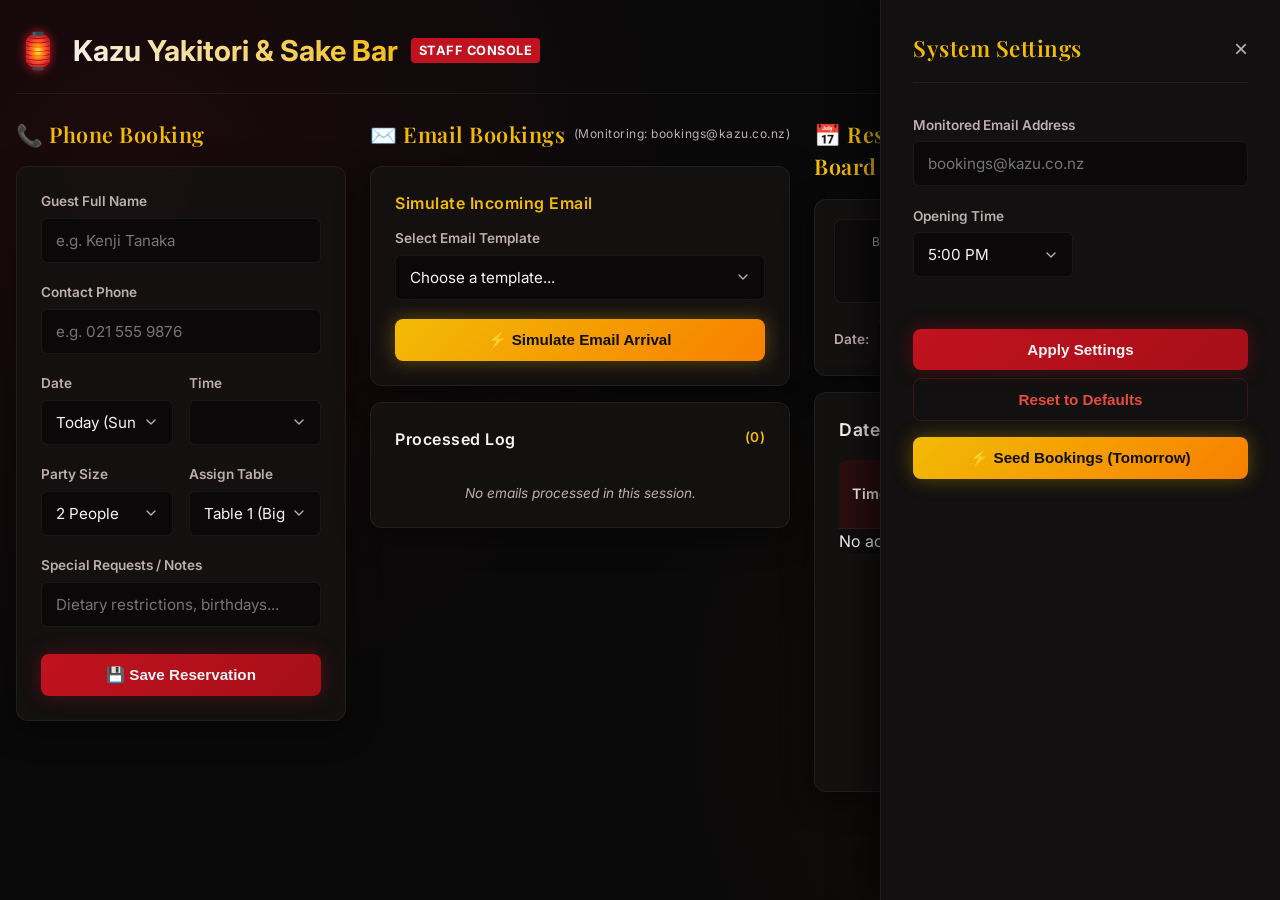
==== index.html @ 7d39b722 "Convert date pickers in booking form and board view to dynamic rolling 30-day select dropdowns" ====
<!DOCTYPE html>
<html lang="en">
<head>
  <meta charset="UTF-8">
  <meta name="viewport" content="width=device-width, initial-scale=1.0">
  <title>Staff Console | Kazu Yakitori & Sake Bar</title>
  <link rel="stylesheet" href="index.css">
</head>
<body>
  <div class="app-container">
    <!-- Header Navigation -->
    <header>
      <div class="logo">
        <span class="logo-icon">🏮</span>
        <span class="logo-text">Kazu Yakitori & Sake Bar</span>
        <span style="font-size: 0.8rem; background: var(--color-primary); color: #fff; padding: 0.2rem 0.5rem; border-radius: 4px; font-weight: bold; letter-spacing: 0.5px;">STAFF CONSOLE</span>
      </div>
      <nav class="nav-links">
        <button id="btn-toggle-settings">⚙️ Settings</button>
      </nav>
    </header>

    <main>
      <div class="dashboard-grid">
        
        <!-- Left Column: Manual Booking Entry -->
        <section class="manual-booking-wrapper">
          <h2 class="column-title">📞 Phone Booking</h2>
          <div class="glass-panel column-card">
            <form id="phone-booking-form">
              <div class="form-group">
                <label for="manual-name">Guest Full Name</label>
                <input type="text" id="manual-name" class="input-control" placeholder="e.g. Kenji Tanaka" required>
              </div>

              <div class="form-group">
                <label for="manual-phone">Contact Phone</label>
                <input type="tel" id="manual-phone" class="input-control" placeholder="e.g. 021 555 9876" required>
              </div>

              <div class="form-group-row">
                <div class="form-group">
                  <label for="manual-date">Date</label>
                  <select id="manual-date" class="input-control" required></select>
                </div>
                <div class="form-group">
                  <label for="manual-time">Time</label>
                  <select id="manual-time" class="input-control">
                    <!-- Populated dynamically by JS (12h formats) -->
                  </select>
                </div>
              </div>

              <div class="form-group-row">
                <div class="form-group">
                  <label for="manual-pax">Party Size</label>
                  <select id="manual-pax" class="input-control">
                    <option value="1">1 Person</option>
                    <option value="2" selected>2 People</option>
                    <option value="3">3 People</option>
                    <option value="4">4 People</option>
                    <option value="5">5 People</option>
                    <option value="6">6 People</option>
                    <option value="7">7 People</option>
                    <option value="8">8 People</option>
                    <option value="9">9 People</option>
                    <option value="10">10 People</option>
                  </select>
                </div>
                <div class="form-group">
                  <label for="manual-table">Assign Table</label>
                  <select id="manual-table" class="input-control">
                    <!-- Populated dynamically by JS -->
                  </select>
                </div>
              </div>

              <div class="form-group">
                <label for="manual-notes">Special Requests / Notes</label>
                <input type="text" id="manual-notes" class="input-control" placeholder="Dietary restrictions, birthdays...">
              </div>

              <button type="submit" class="btn btn-primary btn-block" style="margin-top: 0.5rem;">
                💾 Save Reservation
              </button>
            </form>
          </div>
        </section>

        <!-- Middle Column: Email Parser Integration -->
        <section class="email-section-wrapper">
          <h2 class="column-title">
            <span>✉️ Email Bookings</span>
            <span id="active-email-display" style="font-size: 0.75rem; font-family: var(--font-sans); color: var(--color-text-muted); font-weight: normal;"></span>
          </h2>
          
          <!-- Mock Email Simulation Box -->
          <div class="glass-panel column-card" style="margin-bottom: 1rem;">
            <h3 style="font-size: 1rem; color: var(--color-accent); margin-bottom: 0.8rem; font-family: var(--font-sans);">Simulate Incoming Email</h3>
            
            <div class="form-group">
              <label for="email-preset">Select Email Template</label>
              <select id="email-preset" class="input-control">
                <option value="0">Choose a template...</option>
                <option value="1">Standard Request (Tanaka, 2 Pax, 6:30 PM)</option>
                <option value="2">Conflicting Request (FPCNZ, 8 Pax, 7:30 PM - overlaps Table 1)</option>
                <option value="3">Late Night Request (Liam, 2 Pax, 10:00 PM)</option>
                <option value="custom">-- Paste Custom Email Text --</option>
              </select>
            </div>

            <div class="form-group" id="custom-email-wrapper" style="display: none;">
              <label for="email-custom-text">Raw Email Body</label>
              <textarea id="email-custom-text" class="input-control" rows="4" placeholder="Paste booking request details here..."></textarea>
            </div>

            <button class="btn btn-accent btn-block" id="btn-simulate-email">
              ⚡ Simulate Email Arrival
            </button>
          </div>

          <!-- Process Log list -->
          <div class="glass-panel column-card" style="max-height: 350px; overflow-y: auto;">
            <h3 style="font-size: 1rem; color: var(--color-text-light); margin-bottom: 0.8rem; font-family: var(--font-sans); display: flex; justify-content: space-between;">
              <span>Processed Log</span>
              <span id="log-count" style="color: var(--color-accent); font-size: 0.85rem;">(0)</span>
            </h3>
            
            <div id="email-log-container">
              <!-- Log entries appended here -->
              <p style="color: var(--color-text-muted); font-style: italic; text-align: center; margin-top: 2rem; font-size: 0.85rem;">
                No emails processed in this session.
              </p>
            </div>
          </div>
        </section>

        <!-- Right Column: Daily Bookings sorted list and Floor Plan snapshot -->
        <section class="bookings-column">
          <h2 class="column-title">
            <span>📅 Reservation Board</span>
            <div style="display: flex; gap: 0.4rem;">
              <button class="btn btn-accent" id="btn-optimize-seating" style="font-size: 0.8rem; padding: 0.4rem 0.8rem;">⚡ Optimize</button>
              <button class="btn btn-secondary active-btn" id="btn-view-list" style="font-size: 0.8rem; padding: 0.4rem 0.8rem;">📋 List</button>
              <button class="btn btn-secondary" id="btn-view-floorplan" style="font-size: 0.8rem; padding: 0.4rem 0.8rem;">🗺️ Map</button>
              <button class="btn btn-secondary" id="btn-print-sheet" style="font-size: 0.8rem; padding: 0.4rem 0.8rem;">🖨️ Print</button>
            </div>
          </h2>

          <!-- Stats Summary and Date picker -->
          <div class="glass-panel column-card" style="margin-bottom: 1rem; padding: 1.2rem;">
            <div class="stats-bar" style="margin-bottom: 1.2rem;">
              <div class="stat-item">
                <div class="stat-title">Bookings</div>
                <div class="stat-number" id="stat-total">0</div>
              </div>
              <div class="stat-item">
                <div class="stat-title">Covers</div>
                <div class="stat-number" id="stat-guests">0</div>
              </div>
              <div class="stat-item">
                <div class="stat-title">Occupancy</div>
                <div class="stat-number" id="stat-occupancy">0%</div>
              </div>
            </div>

            <div style="display: flex; gap: 1rem; justify-content: space-between; align-items: center; flex-wrap: wrap;">
              <div class="form-group" style="margin-bottom: 0; display: flex; align-items: center; gap: 0.5rem; flex-grow: 1;">
                <label for="view-date" style="margin-bottom: 0; white-space: nowrap; font-size: 0.85rem;">Date:</label>
                <select id="view-date" class="input-control" style="padding: 0.5rem 0.8rem; font-size: 0.85rem; width: 190px;"></select>
              </div>
              
              <!-- Target Time selector for Floor Plan snapshot -->
              <div id="floorplan-time-selector" style="display: none; align-items: center; gap: 0.5rem; flex-grow: 1; justify-content: flex-end;">
                <label for="snapshot-time" style="margin-bottom: 0; white-space: nowrap; font-size: 0.85rem;">At Time:</label>
                <select id="snapshot-time" class="input-control" style="padding: 0.5rem 0.8rem; font-size: 0.85rem; width: 120px;">
                  <!-- Filled dynamically by JS -->
                </select>
              </div>
            </div>
          </div>

          <!-- Content Switcher Card -->
          <div class="glass-panel column-card" style="min-height: 400px;">
            <h3 style="font-size: 1.1rem; color: var(--color-text-light); margin-bottom: 1rem; font-family: var(--font-sans);">
              Date: <span id="current-day-label" style="color: var(--color-accent);"></span>
            </h3>

            <!-- VIEW 1: Chronological Table List -->
            <div id="list-view-content">
              <div class="table-responsive">
                <table class="bookings-table">
                  <thead>
                    <tr>
                      <th>Time</th>
                      <th>Guest Details</th>
                      <th>Covers</th>
                      <th>Table/Seat</th>
                      <th>Status</th>
                      <th>Actions</th>
                    </tr>
                  </thead>
                  <tbody id="bookings-list-tbody">
                    <!-- Rendered dynamically -->
                  </tbody>
                </table>
                <div id="no-bookings-msg" class="no-data-msg">
                  No active reservations for this date.
                </div>
              </div>
            </div>

            <!-- VIEW 2: Interactive Room State Map -->
            <div id="floorplan-view-content" style="display: none;">
              <!-- Mini info panel at top of map -->
              <div id="floorplan-table-info" style="background: rgba(0,0,0,0.3); border: 1px solid var(--border-glass); padding: 0.8rem 1rem; border-radius: 6px; margin-bottom: 1rem; font-size: 0.85rem; min-height: 58px; color: var(--color-text-muted); line-height: 1.4;">
                Select a table or bar counter in the floor plan to inspect its occupancy details at the chosen time slot.
              </div>
              
              <!-- SVG map container -->
              <div class="floorplan-container">
                <svg viewBox="0 0 800 450" class="floorplan-svg" id="floorPlanSvg">
                  <!-- Balcony Boundary -->
                  <rect x="15" y="40" width="105" height="390" rx="8" fill="none" stroke="rgba(255,255,255,0.06)" stroke-dasharray="4,4"/>
                  <text x="67" y="25" class="section-label" text-anchor="middle">COURTENAY BALCONY</text>

                  <!-- Main Indoor Boundary -->
                  <rect x="135" y="40" width="650" height="390" rx="12" fill="none" stroke="rgba(255,255,255,0.04)"/>
                  <text x="460" y="25" class="section-label" text-anchor="middle">KAZU IZAKAYA DINING ROOM</text>

                  <!-- Balcony Tables 91, 92, 93 (Outdoor) -->
                  <g class="table-node free" data-table-id="91">
                    <rect x="42" y="340" width="50" height="50" rx="6" />
                    <text x="67" y="370" class="table-text" text-anchor="middle">91</text>
                  </g>
                  <g class="table-node free" data-table-id="92">
                    <rect x="42" y="210" width="50" height="50" rx="6" />
                    <text x="67" y="240" class="table-text" text-anchor="middle">92</text>
                  </g>
                  <g class="table-node free" data-table-id="93">
                    <rect x="42" y="80" width="50" height="50" rx="6" />
                    <text x="67" y="110" class="table-text" text-anchor="middle">93</text>
                  </g>

                  <!-- Table 1: Large table -->
                  <g class="table-node free" data-table-id="1">
                    <rect x="160" y="150" width="55" height="150" rx="8" />
                    <text x="187.5" y="225" class="table-text" text-anchor="middle" font-size="12">Table 1</text>
                    <text x="187.5" y="245" class="table-text" text-anchor="middle" font-size="9" fill="rgba(255,255,255,0.45)">(8 pax)</text>
                  </g>

                  <!-- Square Sharing Table #2 (Sides 21, 22, 23, 24) -->
                  <rect x="260" y="85" width="70" height="70" rx="4" fill="rgba(255,255,255,0.02)" stroke="rgba(255,255,255,0.1)"/>
                  <text x="295" y="125" class="table-text" text-anchor="middle" fill="rgba(255,255,255,0.15)" font-size="9">Share 2</text>
                  
                  <g class="table-node free" data-table-id="21">
                    <rect x="235" y="85" width="20" height="70" rx="3" />
                    <text x="245" y="125" class="table-text" text-anchor="middle" font-size="9">21</text>
                  </g>
                  <g class="table-node free" data-table-id="22">
                    <rect x="260" y="60" width="70" height="20" rx="3" />
                    <text x="295" y="73" class="table-text" text-anchor="middle" font-size="9">22</text>
                  </g>
                  <g class="table-node free" data-table-id="23">
                    <rect x="335" y="85" width="20" height="70" rx="3" />
                    <text x="345" y="125" class="table-text" text-anchor="middle" font-size="9">23</text>
                  </g>
                  <g class="table-node free" data-table-id="24">
                    <rect x="260" y="160" width="70" height="20" rx="3" />
                    <text x="295" y="173" class="table-text" text-anchor="middle" font-size="9">24</text>
                  </g>

                  <!-- Square Sharing Table #3 (Sides 31, 32, 33, 34) -->
                  <rect x="420" y="85" width="70" height="70" rx="4" fill="rgba(255,255,255,0.02)" stroke="rgba(255,255,255,0.1)"/>
                  <text x="455" y="125" class="table-text" text-anchor="middle" fill="rgba(255,255,255,0.15)" font-size="9">Share 3</text>

                  <g class="table-node free" data-table-id="31">
                    <rect x="395" y="85" width="20" height="70" rx="3" />
                    <text x="405" y="125" class="table-text" text-anchor="middle" font-size="9">31</text>
                  </g>
                  <g class="table-node free" data-table-id="32">
                    <rect x="420" y="60" width="70" height="20" rx="3" />
                    <text x="455" y="73" class="table-text" text-anchor="middle" font-size="9">32</text>
                  </g>
                  <g class="table-node free" data-table-id="33">
                    <rect x="495" y="85" width="20" height="70" rx="3" />
                    <text x="505" y="125" class="table-text" text-anchor="middle" font-size="9">33</text>
                  </g>
                  <g class="table-node free" data-table-id="34">
                    <rect x="420" y="160" width="70" height="20" rx="3" />
                    <text x="455" y="173" class="table-text" text-anchor="middle" font-size="9">34</text>
                  </g>

                  <!-- Dining Tables 4, 5, 6 -->
                  <g class="table-node free" data-table-id="4">
                    <rect x="540" y="70" width="50" height="70" rx="6" />
                    <text x="565" y="110" class="table-text" text-anchor="middle">T4</text>
                  </g>
                  <g class="table-node free" data-table-id="5">
                    <rect x="610" y="70" width="50" height="70" rx="6" />
                    <text x="635" y="110" class="table-text" text-anchor="middle">T5</text>
                  </g>
                  <g class="table-node free" data-table-id="6">
                    <rect x="705" y="70" width="55" height="90" rx="6" />
                    <text x="732.5" y="120" class="table-text" text-anchor="middle">T6</text>
                  </g>

                  <!-- Yakitori Grill Counter (Counter A center structure) -->
                  <rect x="250" y="270" width="160" height="75" rx="4" class="bar-counter-shape"/>
                  <text x="330" y="312" class="table-text" text-anchor="middle" font-style="italic" fill="rgba(255,255,255,0.3)" font-size="10">YAKITORI GRILL</text>

                  <!-- Grouped Grill Stools (each represents 2-seat tables) -->
                  <!-- Table 71 (Stools 71 & 72) -->
                  <g class="table-node free" data-table-id="71">
                    <circle cx="225" cy="335" r="10" />
                    <circle cx="225" cy="310" r="10" />
                    <text x="210" y="325" class="table-text" text-anchor="end" font-size="8">71</text>
                  </g>
                  <!-- Table 73 (Stools 73 & 74) -->
                  <g class="table-node free" data-table-id="73">
                    <circle cx="225" cy="285" r="10" />
                    <circle cx="225" cy="260" r="10" />
                    <text x="210" y="275" class="table-text" text-anchor="end" font-size="8">73</text>
                  </g>
                  <!-- Table 75 (Stools 75 & 76) -->
                  <g class="table-node free" data-table-id="75">
                    <circle cx="265" cy="245" r="10" />
                    <circle cx="290" cy="245" r="10" />
                    <text x="277.5" y="232" class="table-text" text-anchor="middle" font-size="8">75</text>
                  </g>
                  <!-- Table 77 (Stools 77 & 78) -->
                  <g class="table-node free" data-table-id="77">
                    <circle cx="315" cy="245" r="10" />
                    <circle cx="340" cy="245" r="10" />
                    <text x="327.5" y="232" class="table-text" text-anchor="middle" font-size="8">77</text>
                  </g>
                  <!-- Table 79 (Stools 79 & 80) -->
                  <g class="table-node free" data-table-id="79">
                    <circle cx="365" cy="245" r="10" />
                    <circle cx="390" cy="245" r="10" />
                    <text x="377.5" y="232" class="table-text" text-anchor="middle" font-size="8">79</text>
                  </g>

                  <!-- Sake Bar Counter B (L-shaped counter block) -->
                  <path d="M 520,270 L 680,270 L 680,375 L 625,375 L 625,320 L 520,320 Z" class="bar-counter-shape"/>
                  <text x="590" y="303" class="table-text" text-anchor="middle" font-style="italic" fill="rgba(255,255,255,0.3)" font-size="10">SAKE BAR</text>
                  
                  <!-- Grouped Sake Bar Stools -->
                  <!-- Table 81 (Stools 81 & 82) -->
                  <g class="table-node free" data-table-id="81">
                    <circle cx="535" cy="245" r="10" />
                    <circle cx="560" cy="245" r="10" />
                    <text x="547.5" y="232" class="table-text" text-anchor="middle" font-size="8">81</text>
                  </g>
                  <!-- Table 83 (Stools 83 & 84) -->
                  <g class="table-node free" data-table-id="83">
                    <circle cx="585" cy="245" r="10" />
                    <circle cx="610" cy="245" r="10" />
                    <text x="597.5" y="232" class="table-text" text-anchor="middle" font-size="8">83</text>
                  </g>
                  <!-- Table 85 (Stools 85 & 86) -->
                  <g class="table-node free" data-table-id="85">
                    <circle cx="705" cy="285" r="10" />
                    <circle cx="705" cy="310" r="10" />
                    <text x="722" y="300" class="table-text" text-anchor="start" font-size="8">85</text>
                  </g>
                  <!-- Table 87 (Single Stool 87) -->
                  <g class="table-node free" data-table-id="87">
                    <circle cx="705" cy="335" r="10" />
                    <text x="722" y="339" class="table-text" text-anchor="start" font-size="8">87</text>
                  </g>

                  <!-- Cozy Tatami Booths 95 & 96 (Bottom right corner) -->
                  <g class="table-node free" data-table-id="95">
                    <rect x="710" y="375" width="30" height="30" rx="4" />
                    <text x="725" y="394" class="table-text" text-anchor="middle" font-size="9">95</text>
                  </g>
                  <g class="table-node free" data-table-id="96">
                    <rect x="750" y="375" width="30" height="30" rx="4" />
                    <text x="765" y="394" class="table-text" text-anchor="middle" font-size="9">96</text>
                  </g>
                </svg>
              </div>

              <div class="legend-container" style="margin-top: 1rem; justify-content: center; font-size: 0.85rem; display: flex; gap: 1.5rem; flex-wrap: wrap;">
                <div class="legend-item" style="display: flex; align-items: center; gap: 0.5rem;">
                  <div class="legend-color" style="width: 14px; height: 14px; border-radius: 4px; background: rgba(46, 204, 113, 0.15); border: 1px solid #2ecc71;"></div>
                  <span>Available (Free)</span>
                </div>
                <div class="legend-item" style="display: flex; align-items: center; gap: 0.5rem;">
                  <div class="legend-color" style="width: 14px; height: 14px; border-radius: 4px; background: rgba(242, 187, 5, 0.15); border: 1px solid #f2bb05;"></div>
                  <span>Reserved Soon (Within 1h 45m)</span>
                </div>
                <div class="legend-item" style="display: flex; align-items: center; gap: 0.5rem;">
                  <div class="legend-color" style="width: 14px; height: 14px; border-radius: 4px; background: rgba(193, 18, 31, 0.25); border: 1px solid #c1121f;"></div>
                  <span>Occupied (Sitting)</span>
                </div>
              </div>
            </div>

          </div>
        </section>

      </div>
    </main>

    <!-- Slide-out Settings Drawer -->
    <div class="settings-panel" id="settings-drawer">
      <div class="settings-header">
        <h2 style="font-size: 1.4rem; color: var(--color-accent);">System Settings</h2>
        <button id="btn-close-settings" style="background: none; border: none; font-size: 1.5rem; color: var(--color-text-muted); cursor: pointer;">×</button>
      </div>

      <form id="settings-form">
        <div class="form-group">
          <label for="settings-email">Monitored Email Address</label>
          <input type="email" id="settings-email" class="input-control" placeholder="bookings@kazu.co.nz" required>
        </div>

        <div class="form-group-row">
          <div class="form-group">
            <label for="settings-open-time">Opening Time</label>
            <select id="settings-open-time" class="input-control">
              <!-- Time slots -->
            </select>
          </div>
          <div class="form-group">
            <label for="settings-close-time">Closing Time</label>
            <select id="settings-close-time" class="input-control">
              <!-- Time slots -->
            </select>
          </div>
        </div>

        <div style="margin-top: 2rem;">
          <button type="submit" class="btn btn-primary btn-block">Apply Settings</button>
          <button type="button" class="btn btn-secondary btn-block" id="btn-reset-settings" style="margin-top: 0.5rem; color: #e74c3c; border-color: rgba(231,76,60,0.15);">
            Reset to Defaults
          </button>
          <button type="button" class="btn btn-accent btn-block" id="btn-seed-data" style="margin-top: 1rem;">
            ⚡ Seed Bookings (Tomorrow)
          </button>
        </div>
      </form>
    </div>

    <!-- Conflict Warning Modal overlay -->
    <div class="modal-backdrop" id="conflict-modal-backdrop">
      <div class="modal-box">
        <div class="modal-header">
          <span>⚠️ Double-Booking Conflict</span>
        </div>
        <div class="modal-body">
          <p>The table/seat configuration you selected has a booking conflict. The requested slot overlaps with an existing reservation within the **2-hour dining limit**.</p>
          
          <div class="modal-conflict-detail">
            <div><strong>New Request:</strong></div>
            <div id="conflict-new-details">John Doe at 7:00 PM (Table 5)</div>
            
            <hr style="border: none; border-top: 1px solid rgba(255,255,255,0.08); margin: 0.5rem 0;">
            
            <div><strong>Existing Booking (Overlapping):</strong></div>
            <div id="conflict-existing-details">Sato Kenji at 6:30 PM (Table 5)</div>
          </div>

          <p style="color: var(--color-accent); font-size: 0.85rem; font-weight: 500;">Please review this conflict. You can cancel and choose another table, or override and save.</p>
        </div>
        <div class="modal-actions">
          <button class="btn btn-secondary" id="btn-modal-cancel">Cancel Booking</button>
          <button class="btn btn-primary" id="btn-modal-override" style="background: var(--color-accent); color: var(--color-text-dark); box-shadow: var(--shadow-accent-glow);">
            Confirm Anyway
          </button>
        </div>
      </div>
    </div>

    <!-- Optimizer Report Modal -->
    <div class="modal-backdrop" id="optimizer-modal-backdrop">
      <div class="modal-box" style="border-color: var(--color-accent); box-shadow: var(--shadow-accent-glow); max-width: 580px;">
        <div class="modal-header">
          <span style="color: var(--color-accent);">⚡ Seating Optimization Report</span>
        </div>
        <div class="modal-body" style="max-height: 400px; overflow-y: auto;">
          <p style="margin-bottom: 1rem;">The system has completed the global seating re-allocation run for <strong id="opt-report-date" style="color: #fff;"></strong>.</p>
          
          <div class="stats-bar" style="margin-bottom: 1.2rem;">
            <div class="stat-item">
              <div class="stat-title">Optimized</div>
              <div class="stat-number" id="opt-stat-total">0</div>
            </div>
            <div class="stat-item">
              <div class="stat-title">Reassigned</div>
              <div class="stat-number" id="opt-stat-moved">0</div>
            </div>
            <div class="stat-item">
              <div class="stat-title">Conflicts</div>
              <div class="stat-number" id="opt-stat-conflicts" style="color: var(--color-accent);">0</div>
            </div>
          </div>

          <h4 style="font-size: 1rem; color: #fff; margin-bottom: 0.5rem; font-family: var(--font-sans);">Seating Allocation Changes:</h4>
          <div id="optimizer-changes-log" style="background: rgba(0,0,0,0.3); border: 1px solid var(--border-glass); padding: 0.8rem 1rem; border-radius: 6px; font-size: 0.85rem; line-height: 1.5; color: var(--color-text-muted);">
            <!-- Log entries -->
          </div>
        </div>
        <div class="modal-actions" style="margin-top: 1.5rem;">
          <button class="btn btn-primary" id="btn-close-optimizer-report">Close Report</button>
        </div>
      </div>
    </div>

  </div>

  <script src="app.js"></script>
</body>
</html>
---- index.css ----
/* C:\Users\callu\Documents\antigravity\focused-shannon\index.css */
@import url('https://fonts.googleapis.com/css2?family=Inter:wght@300;400;500;600;700&family=Playfair+Display:ital,wght@0,400;0,600;0,700;1,400&display=swap');

:root {
  --bg-obsidian: #0a090a;
  --bg-card: rgba(22, 18, 18, 0.85);
  --bg-card-hover: rgba(32, 24, 24, 0.95);
  
  --color-primary: #c1121f; /* Sake Red */
  --color-primary-glow: rgba(193, 18, 31, 0.35);
  --color-primary-light: #f77f00; /* Charcoal Fire Orange */
  
  --color-accent: #f2bb05; /* Sake Amber Gold */
  --color-accent-glow: rgba(242, 187, 5, 0.35);
  --color-accent-dark: #d90429;
  
  --color-text-light: #f5f3f4;
  --color-text-muted: #bdaeaf;
  --color-text-dark: #0f0f10;
  
  --border-glass: rgba(255, 255, 255, 0.06);
  --border-glass-focus: rgba(193, 18, 31, 0.4);
  
  --shadow-neon: 0 0 20px var(--color-primary-glow);
  --shadow-accent-glow: 0 0 20px var(--color-accent-glow);
  --shadow-card: 0 8px 32px 0 rgba(0, 0, 0, 0.45);
  
  --font-serif: 'Playfair Display', Georgia, serif;
  --font-sans: 'Inter', system-ui, -apple-system, sans-serif;
  
  --transition-smooth: all 0.2s cubic-bezier(0.4, 0, 0.2, 1);
}

* {
  margin: 0;
  padding: 0;
  box-sizing: border-box;
}

body {
  font-family: var(--font-sans);
  background-color: var(--bg-obsidian);
  color: var(--color-text-light);
  overflow-x: hidden;
  line-height: 1.5;
  background-image: 
    radial-gradient(circle at 10% 20%, rgba(193, 18, 31, 0.1) 0%, transparent 40%),
    radial-gradient(circle at 90% 80%, rgba(242, 187, 5, 0.04) 0%, transparent 40%);
  background-attachment: fixed;
}

h1, h2, h3, h4, h5, h6 {
  font-family: var(--font-serif);
  font-weight: 600;
  letter-spacing: 0.5px;
}

.glass-panel {
  background: var(--bg-card);
  backdrop-filter: blur(12px);
  -webkit-backdrop-filter: blur(12px);
  border: 1px solid var(--border-glass);
  border-radius: 12px;
  box-shadow: var(--shadow-card);
  transition: var(--transition-smooth);
}

.glass-panel:hover {
  border-color: rgba(193, 18, 31, 0.15);
}

.app-container {
  max-width: 1500px;
  margin: 0 auto;
  padding: 1.5rem 1rem;
  min-height: 100vh;
  display: flex;
  flex-direction: column;
}

header {
  display: flex;
  justify-content: space-between;
  align-items: center;
  padding-bottom: 1rem;
  margin-bottom: 1.5rem;
  border-bottom: 1px solid var(--border-glass);
}

.logo {
  display: flex;
  align-items: center;
  gap: 0.8rem;
}

.logo-icon {
  font-size: 2.2rem;
  filter: drop-shadow(0px 0px 5px var(--color-primary));
}

.logo-text {
  font-size: 1.8rem;
  font-weight: 700;
  background: linear-gradient(45deg, var(--color-text-light), var(--color-accent));
  -webkit-background-clip: text;
  -webkit-text-fill-color: transparent;
}

.nav-links a, .nav-links button {
  color: var(--color-text-muted);
  text-decoration: none;
  background: none;
  border: none;
  font-family: var(--font-sans);
  font-size: 0.95rem;
  cursor: pointer;
  transition: var(--transition-smooth);
  padding: 0.5rem 1rem;
  border-radius: 6px;
  display: inline-flex;
  align-items: center;
  gap: 0.4rem;
}

.nav-links a:hover, .nav-links button:hover {
  color: var(--color-text-light);
  background: rgba(255, 255, 255, 0.05);
}

.nav-links .active-btn,
.active-btn {
  color: var(--color-accent);
  border: 1px solid var(--color-accent);
  box-shadow: var(--shadow-accent-glow);
}

/* Three Column Dashboard Layout */
.dashboard-grid {
  display: grid;
  grid-template-columns: 330px 420px 1fr;
  gap: 1.5rem;
  align-items: start;
  flex-grow: 1;
}

@media (max-width: 1200px) {
  .dashboard-grid {
    grid-template-columns: 350px 1fr;
  }
  .bookings-column {
    grid-column: span 2;
  }
}

@media (max-width: 850px) {
  .dashboard-grid {
    grid-template-columns: 1fr;
  }
  .bookings-column {
    grid-column: span 1;
  }
}

.column-title {
  font-size: 1.35rem;
  color: var(--color-accent);
  margin-bottom: 1rem;
  display: flex;
  align-items: center;
  justify-content: space-between;
}

.column-card {
  padding: 1.5rem;
  margin-bottom: 1.5rem;
}

/* Form Styles */
.form-group {
  margin-bottom: 1.2rem;
}

.form-group-row {
  display: grid;
  grid-template-columns: 1fr 1fr;
  gap: 1rem;
}

label {
  display: block;
  font-size: 0.85rem;
  font-weight: 600;
  margin-bottom: 0.4rem;
  color: var(--color-text-muted);
}

.input-control {
  width: 100%;
  padding: 0.75rem 0.9rem;
  background: rgba(10, 8, 8, 0.9);
  border: 1px solid var(--border-glass);
  border-radius: 6px;
  color: var(--color-text-light);
  font-family: var(--font-sans);
  font-size: 0.95rem;
  transition: var(--transition-smooth);
}

.input-control:focus {
  outline: none;
  border-color: var(--color-primary);
  box-shadow: var(--shadow-neon);
}

select.input-control {
  appearance: none;
  background-image: url("data:image/svg+xml,%3Csvg xmlns='http://www.w3.org/2000/svg' width='16' height='16' viewBox='0 0 24 24' fill='none' stroke='%23bdaeaf' stroke-width='2' stroke-linecap='round' stroke-linejoin='round'%3E%3Cpolyline points='6 9 12 15 18 9'%3E%3C/polyline%3E%3C/svg%3E");
  background-repeat: no-repeat;
  background-position: right 0.8rem center;
  padding-right: 2.2rem;
}

/* Buttons */
.btn {
  display: inline-flex;
  align-items: center;
  justify-content: center;
  gap: 0.5rem;
  padding: 0.75rem 1.5rem;
  font-size: 0.95rem;
  font-weight: 600;
  border-radius: 8px;
  cursor: pointer;
  transition: var(--transition-smooth);
  border: none;
  outline: none;
}

.btn-block {
  width: 100%;
}

.btn-primary {
  background: linear-gradient(135deg, var(--color-primary), #a60f18);
  color: var(--color-text-light);
  box-shadow: var(--shadow-neon);
}

.btn-primary:hover {
  transform: translateY(-1px);
  box-shadow: 0 0 25px rgba(193, 18, 31, 0.65);
}

.btn-secondary {
  background: transparent;
  color: var(--color-text-light);
  border: 1px solid var(--border-glass);
}

.btn-secondary:hover {
  background: rgba(255, 255, 255, 0.05);
  border-color: var(--color-text-muted);
}

.btn-accent {
  background: linear-gradient(135deg, var(--color-accent), var(--color-primary-light));
  color: var(--color-text-dark);
  box-shadow: var(--shadow-accent-glow);
}

.btn-accent:hover {
  transform: translateY(-1px);
  box-shadow: 0 0 25px rgba(242, 187, 5, 0.5);
}

/* Statistics row */
.stats-bar {
  display: grid;
  grid-template-columns: repeat(3, 1fr);
  gap: 1rem;
  margin-bottom: 1rem;
}

.stat-item {
  padding: 0.8rem;
  text-align: center;
  border-radius: 8px;
  background: rgba(0,0,0,0.25);
  border: 1px solid var(--border-glass);
}

.stat-title {
  font-size: 0.75rem;
  text-transform: uppercase;
  letter-spacing: 1px;
  color: var(--color-text-muted);
}

.stat-number {
  font-size: 1.6rem;
  font-weight: 700;
  color: var(--color-accent);
}

/* Tables and Bookings List */
.table-responsive {
  width: 100%;
  overflow-x: auto;
  border-radius: 8px;
  background: rgba(0, 0, 0, 0.2);
}

.bookings-table {
  width: 100%;
  border-collapse: collapse;
  text-align: left;
  font-size: 0.9rem;
}

.bookings-table th {
  background: rgba(193, 18, 31, 0.15);
  color: var(--color-text-light);
  font-weight: 600;
  padding: 0.8rem;
  border-bottom: 1px solid var(--border-glass);
}

.bookings-table td {
  padding: 0.8rem;
  border-bottom: 1px solid rgba(255,255,255,0.03);
  color: var(--color-text-muted);
}

.bookings-table tr:hover td {
  background: rgba(255, 255, 255, 0.01);
  color: var(--color-text-light);
}

/* Conflict highlights */
.row-conflict td {
  background: rgba(242, 187, 5, 0.08) !important;
  border-left: 3px solid var(--color-accent);
}

.row-conflict:hover td {
  background: rgba(242, 187, 5, 0.12) !important;
}

.badge-conflict {
  background: rgba(242, 187, 5, 0.2);
  color: var(--color-accent);
  border: 1px solid rgba(242, 187, 5, 0.4);
  padding: 0.15rem 0.4rem;
  border-radius: 4px;
  font-size: 0.7rem;
  font-weight: bold;
  text-transform: uppercase;
}

/* Badges for dashboard status */
.badge-status {
  padding: 0.2rem 0.5rem;
  border-radius: 4px;
  font-size: 0.75rem;
  font-weight: 600;
}

.badge-confirmed {
  background: rgba(255, 255, 255, 0.08);
  color: var(--color-text-light);
  border: 1px solid var(--border-glass);
}

.badge-checkedin {
  background: rgba(46, 204, 113, 0.15);
  color: #2ecc71;
  border: 1px solid rgba(46, 204, 113, 0.3);
}

/* Actions */
.action-btn-group {
  display: flex;
  gap: 0.3rem;
}

.action-icon {
  background: none;
  border: none;
  color: var(--color-text-muted);
  cursor: pointer;
  padding: 0.3rem;
  border-radius: 4px;
  transition: var(--transition-smooth);
}

.action-icon:hover {
  background: rgba(255,255,255,0.08);
  color: var(--color-text-light);
}

.action-icon.checkin:hover {
  color: #2ecc71;
}

.action-icon.cancel:hover {
  color: #e74c3c;
}

/* Email Simulation Panel */
.email-log-item {
  padding: 0.8rem;
  border-radius: 6px;
  background: rgba(0, 0, 0, 0.2);
  border: 1px solid var(--border-glass);
  margin-bottom: 0.8rem;
  font-size: 0.85rem;
  display: flex;
  flex-direction: column;
  gap: 0.3rem;
}

.email-log-header {
  display: flex;
  justify-content: space-between;
  align-items: center;
}

.email-log-subject {
  font-weight: 600;
  color: var(--color-text-light);
}

.email-log-status {
  font-size: 0.75rem;
  padding: 0.1rem 0.4rem;
  border-radius: 4px;
}

.status-autosave {
  background: rgba(46, 204, 113, 0.15);
  color: #2ecc71;
  border: 1px solid rgba(46, 204, 113, 0.3);
}

.status-pending {
  background: rgba(242, 187, 5, 0.15);
  color: var(--color-accent);
  border: 1px solid rgba(242, 187, 5, 0.3);
}

.status-resolved {
  background: rgba(52, 152, 219, 0.15);
  color: #3498db;
  border: 1px solid rgba(52, 152, 219, 0.3);
}

.email-log-details {
  color: var(--color-text-muted);
  font-size: 0.8rem;
}

/* Conflict Modal Backdrop & Box */
.modal-backdrop {
  position: fixed;
  top: 0;
  left: 0;
  width: 100vw;
  height: 100vh;
  background: rgba(0,0,0,0.85);
  backdrop-filter: blur(8px);
  z-index: 1000;
  display: flex;
  align-items: center;
  justify-content: center;
  opacity: 0;
  pointer-events: none;
  transition: var(--transition-smooth);
}

.modal-backdrop.active {
  opacity: 1;
  pointer-events: auto;
}

.modal-box {
  width: 90%;
  max-width: 520px;
  padding: 2rem;
  border-radius: 12px;
  background: #141212;
  border: 2px solid var(--color-accent);
  box-shadow: 0 10px 40px rgba(242, 187, 5, 0.25);
  transform: translateY(-20px);
  transition: var(--transition-smooth);
}

.modal-backdrop.active .modal-box {
  transform: translateY(0);
}

.modal-header {
  color: var(--color-accent);
  font-size: 1.6rem;
  margin-bottom: 1rem;
  display: flex;
  align-items: center;
  gap: 0.8rem;
}

.modal-body {
  margin-bottom: 1.5rem;
  font-size: 0.95rem;
  color: var(--color-text-muted);
  line-height: 1.5;
}

.modal-conflict-detail {
  background: rgba(0,0,0,0.3);
  border: 1px solid var(--border-glass);
  padding: 0.8rem 1rem;
  border-radius: 6px;
  margin: 0.8rem 0;
}

.modal-conflict-detail strong {
  color: var(--color-text-light);
}

.modal-actions {
  display: flex;
  justify-content: flex-end;
  gap: 1rem;
}

/* Settings slide-out / overlay panel */
.settings-panel {
  position: fixed;
  top: 0;
  right: -420px;
  width: 400px;
  height: 100vh;
  background: #121010;
  border-left: 1px solid var(--border-glass);
  box-shadow: -8px 0 32px rgba(0,0,0,0.7);
  z-index: 900;
  padding: 2rem;
  overflow-y: auto;
  transition: var(--transition-smooth);
}

.settings-panel.active {
  right: 0;
}

.settings-header {
  display: flex;
  justify-content: space-between;
  align-items: center;
  margin-bottom: 2rem;
  border-bottom: 1px solid var(--border-glass);
  padding-bottom: 1rem;
}

/* Print Sheets Media Rules */
@media print {
  body {
    background: #ffffff !important;
    color: #000000 !important;
    font-size: 12pt !important;
    font-family: sans-serif !important;
  }
  
  .app-container {
    padding: 0 !important;
    margin: 0 !important;
    max-width: 100% !important;
    min-height: auto !important;
  }
  
  /* Hide all dashboard chrome, inputs, sidebars, and actions */
  header,
  aside,
  .email-section-wrapper,
  .manual-booking-wrapper,
  .wizard-actions,
  .settings-panel,
  .modal-backdrop,
  .action-btn-group,
  th:last-child, /* Actions column header */
  td:last-child,  /* Actions column cells */
  button,
  .btn,
  .input-control,
  input,
  select,
  .column-title button,
  hr {
    display: none !important;
  }
  
  .dashboard-grid {
    display: block !important;
  }
  
  /* Expand daily bookings column to full page width */
  .bookings-column {
    width: 100% !important;
    grid-column: span 3 !important;
  }
  
  .glass-panel {
    background: none !important;
    border: none !important;
    box-shadow: none !important;
    backdrop-filter: none !important;
    padding: 0 !important;
  }
  
  .stat-item {
    background: none !important;
    border: 1px solid #000000 !important;
    color: #000000 !important;
  }
  
  .stat-number {
    color: #000000 !important;
  }
  
  .bookings-table {
    width: 100% !important;
    border-collapse: collapse !important;
    margin-top: 1.5rem !important;
  }
  
  .bookings-table th {
    background: #f0f0f0 !important;
    color: #000000 !important;
    border: 1px solid #000000 !important;
    font-weight: bold !important;
    padding: 8px !important;
  }
  
  .bookings-table td {
    color: #000000 !important;
    border: 1px solid #000000 !important;
    padding: 8px !important;
    background: none !important;
  }
  
  /* Print conflicts with a simple text warning instead of colors */
  .row-conflict td {
    border-left: 3px solid #000000 !important;
  }
  
  .badge-conflict {
    background: none !important;
    border: 1px solid #000000 !important;
    color: #000000 !important;
  }
  
  #current-day-label {
    color: #000000 !important;
    font-size: 14pt !important;
    font-weight: bold !important;
  }
}

/* Floor Plan Snapshot Map Styles */
.floorplan-container {
  position: relative;
  width: 100%;
  margin: 0.5rem 0;
  padding: 0.5rem;
  overflow-x: auto;
  border-radius: 8px;
  background: rgba(5, 4, 6, 0.4);
  border: 1px solid var(--border-glass);
}

.floorplan-svg {
  display: block;
  min-width: 650px;
  margin: 0 auto;
}

.table-node {
  cursor: pointer;
  transition: var(--transition-smooth);
}

.table-node rect, .table-node circle, .table-node path {
  transition: var(--transition-smooth);
}

.section-label {
  fill: var(--color-text-muted);
  font-family: var(--font-sans);
  font-size: 11px;
  font-weight: 600;
  letter-spacing: 1px;
}

.bar-counter-shape {
  fill: rgba(20, 20, 25, 0.9) !important;
  stroke: rgba(255,255,255,0.1) !important;
}

.table-text {
  font-family: var(--font-sans);
  font-size: 11px;
  font-weight: 600;
  fill: var(--color-text-muted);
  pointer-events: none;
}

/* State Colors for Staff Room State View */
.table-node.free rect, 
.table-node.free circle, 
.table-node.free path {
  fill: rgba(46, 204, 113, 0.15) !important;
  stroke: #2ecc71 !important;
  stroke-width: 1.5;
}

.table-node.free:hover rect, 
.table-node.free:hover circle, 
.table-node.free:hover path {
  fill: rgba(46, 204, 113, 0.35) !important;
  filter: drop-shadow(0px 0px 8px #2ecc71);
}

.table-node.occupied rect, 
.table-node.occupied circle, 
.table-node.occupied path {
  fill: rgba(193, 18, 31, 0.25) !important;
  stroke: #c1121f !important;
  stroke-width: 1.5;
}

.table-node.occupied:hover rect, 
.table-node.occupied:hover circle, 
.table-node.occupied:hover path {
  fill: rgba(193, 18, 31, 0.5) !important;
  filter: drop-shadow(0px 0px 8px #c1121f);
}
.table-node.upcoming rect, 
.table-node.upcoming circle, 
.table-node.upcoming path {
  fill: rgba(242, 187, 5, 0.15) !important;
  stroke: var(--color-accent) !important;
  stroke-width: 1.5;
}

.table-node.upcoming:hover rect, 
.table-node.upcoming:hover circle, 
.table-node.upcoming:hover path {
  fill: rgba(242, 187, 5, 0.35) !important;
  filter: drop-shadow(0px 0px 8px var(--color-accent));
}

.table-node.inspected rect, 
.table-node.inspected circle, 
.table-node.inspected path {
  stroke: var(--color-accent) !important;
  stroke-dasharray: none !important;
  stroke-width: 2.5 !important;
  filter: drop-shadow(0px 0px 10px var(--color-accent));
}

.table-node.free .table-text,
.table-node.occupied .table-text,
.table-node.upcoming .table-text {
  fill: var(--color-text-light) !important;
}
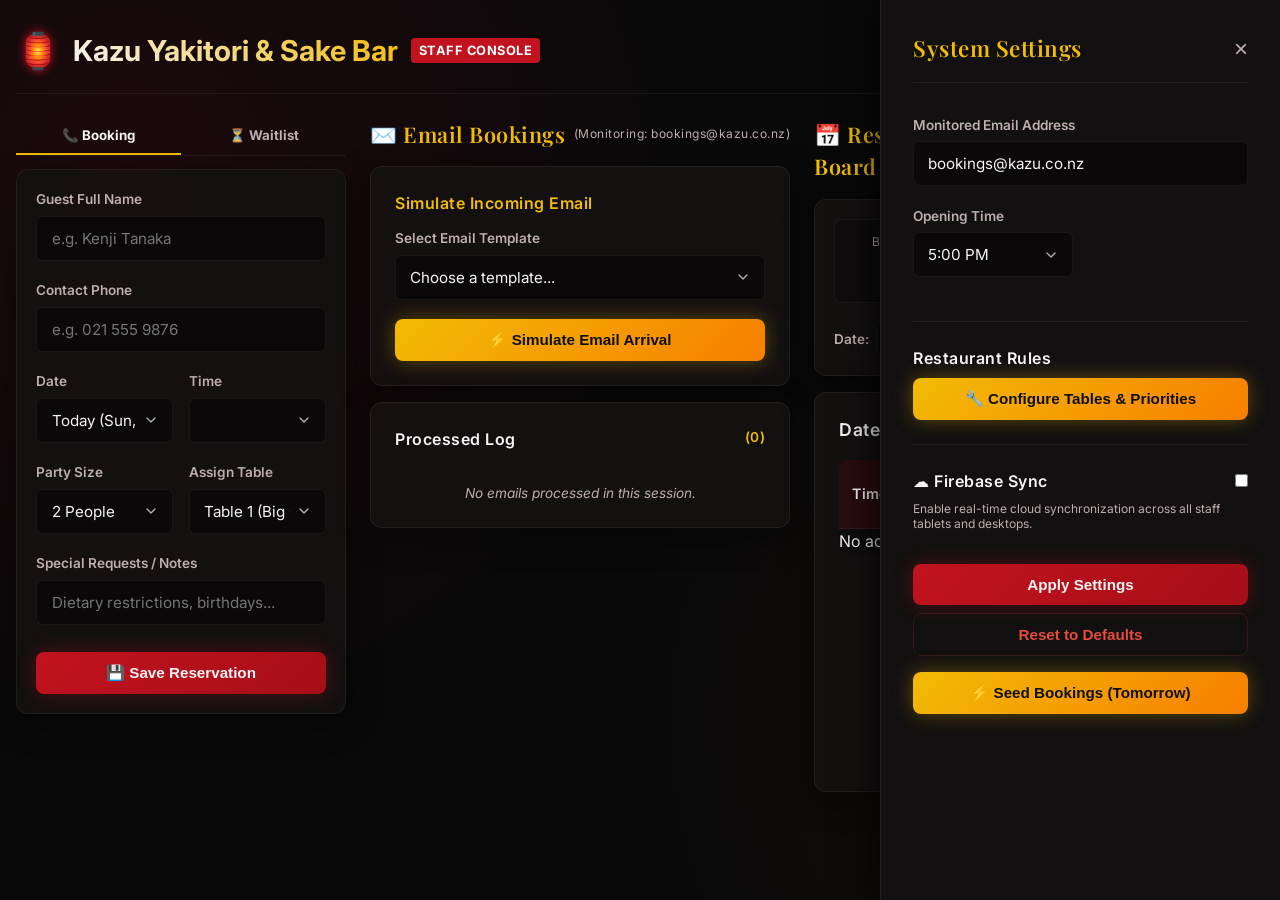
==== commit c94c24b6: "Implement Waitlist Queue, Firebase Sync, Table Configurator, and Analytics Dashboard" ====
--- a/index.html
+++ b/index.html
@@ -23,67 +23,128 @@
     <main>
       <div class="dashboard-grid">
         
-        <!-- Left Column: Manual Booking Entry -->
+        <!-- Left Column: Manual Booking Entry / Waitlist -->
         <section class="manual-booking-wrapper">
-          <h2 class="column-title">📞 Phone Booking</h2>
-          <div class="glass-panel column-card">
-            <form id="phone-booking-form">
-              <div class="form-group">
-                <label for="manual-name">Guest Full Name</label>
-                <input type="text" id="manual-name" class="input-control" placeholder="e.g. Kenji Tanaka" required>
-              </div>
-
-              <div class="form-group">
-                <label for="manual-phone">Contact Phone</label>
-                <input type="tel" id="manual-phone" class="input-control" placeholder="e.g. 021 555 9876" required>
-              </div>
-
-              <div class="form-group-row">
+          <div class="tab-header" style="display: flex; margin-bottom: 0.8rem; border-bottom: 1px solid var(--border-glass);">
+            <button id="btn-tab-booking" class="tab-btn active" style="flex: 1; padding: 0.6rem; background: none; border: none; border-bottom: 2px solid var(--color-accent); color: var(--color-text-light); font-weight: bold; cursor: pointer; transition: 0.2s;">📞 Booking</button>
+            <button id="btn-tab-waitlist" class="tab-btn" style="flex: 1; padding: 0.6rem; background: none; border: none; border-bottom: 2px solid transparent; color: var(--color-text-muted); font-weight: bold; cursor: pointer; transition: 0.2s;">⏳ Waitlist</button>
+          </div>
+
+          <div class="glass-panel column-card" style="padding: 1.2rem;">
+            <!-- BOOKING FORM -->
+            <div id="booking-tab-content">
+              <form id="phone-booking-form">
                 <div class="form-group">
-                  <label for="manual-date">Date</label>
-                  <select id="manual-date" class="input-control" required></select>
-                </div>
+                  <label for="manual-name">Guest Full Name</label>
+                  <input type="text" id="manual-name" class="input-control" placeholder="e.g. Kenji Tanaka" required>
+                </div>
+
                 <div class="form-group">
-                  <label for="manual-time">Time</label>
-                  <select id="manual-time" class="input-control">
-                    <!-- Populated dynamically by JS (12h formats) -->
-                  </select>
-                </div>
-              </div>
-
-              <div class="form-group-row">
+                  <label for="manual-phone">Contact Phone</label>
+                  <input type="tel" id="manual-phone" class="input-control" placeholder="e.g. 021 555 9876" required>
+                </div>
+
+                <div class="form-group-row">
+                  <div class="form-group">
+                    <label for="manual-date">Date</label>
+                    <select id="manual-date" class="input-control" required></select>
+                  </div>
+                  <div class="form-group">
+                    <label for="manual-time">Time</label>
+                    <select id="manual-time" class="input-control">
+                      <!-- Populated dynamically by JS (12h formats) -->
+                    </select>
+                  </div>
+                </div>
+
+                <div class="form-group-row">
+                  <div class="form-group">
+                    <label for="manual-pax">Party Size</label>
+                    <select id="manual-pax" class="input-control">
+                      <option value="1">1 Person</option>
+                      <option value="2" selected>2 People</option>
+                      <option value="3">3 People</option>
+                      <option value="4">4 People</option>
+                      <option value="5">5 People</option>
+                      <option value="6">6 People</option>
+                      <option value="7">7 People</option>
+                      <option value="8">8 People</option>
+                      <option value="9">9 People</option>
+                      <option value="10">10 People</option>
+                    </select>
+                  </div>
+                  <div class="form-group">
+                    <label for="manual-table">Assign Table</label>
+                    <select id="manual-table" class="input-control">
+                      <!-- Populated dynamically by JS -->
+                    </select>
+                  </div>
+                </div>
+
                 <div class="form-group">
-                  <label for="manual-pax">Party Size</label>
-                  <select id="manual-pax" class="input-control">
-                    <option value="1">1 Person</option>
-                    <option value="2" selected>2 People</option>
-                    <option value="3">3 People</option>
-                    <option value="4">4 People</option>
-                    <option value="5">5 People</option>
-                    <option value="6">6 People</option>
-                    <option value="7">7 People</option>
-                    <option value="8">8 People</option>
-                    <option value="9">9 People</option>
-                    <option value="10">10 People</option>
-                  </select>
-                </div>
+                  <label for="manual-notes">Special Requests / Notes</label>
+                  <input type="text" id="manual-notes" class="input-control" placeholder="Dietary restrictions, birthdays...">
+                </div>
+
+                <button type="submit" class="btn btn-primary btn-block" style="margin-top: 0.5rem;">
+                  💾 Save Reservation
+                </button>
+              </form>
+            </div>
+
+            <!-- WAITLIST CONTENT -->
+            <div id="waitlist-tab-content" style="display: none;">
+              <form id="waitlist-form">
                 <div class="form-group">
-                  <label for="manual-table">Assign Table</label>
-                  <select id="manual-table" class="input-control">
-                    <!-- Populated dynamically by JS -->
-                  </select>
-                </div>
-              </div>
-
-              <div class="form-group">
-                <label for="manual-notes">Special Requests / Notes</label>
-                <input type="text" id="manual-notes" class="input-control" placeholder="Dietary restrictions, birthdays...">
-              </div>
-
-              <button type="submit" class="btn btn-primary btn-block" style="margin-top: 0.5rem;">
-                💾 Save Reservation
-              </button>
-            </form>
+                  <label for="wait-name">Guest Full Name</label>
+                  <input type="text" id="wait-name" class="input-control" placeholder="e.g. Sarah Connor" required>
+                </div>
+                <div class="form-group">
+                  <label for="wait-phone">Contact Phone</label>
+                  <input type="tel" id="wait-phone" class="input-control" placeholder="e.g. 021 555 1234" required>
+                </div>
+                <div class="form-group-row">
+                  <div class="form-group">
+                    <label for="wait-pax">Party Size</label>
+                    <select id="wait-pax" class="input-control">
+                      <option value="1">1 Person</option>
+                      <option value="2" selected>2 People</option>
+                      <option value="3">3 People</option>
+                      <option value="4">4 People</option>
+                      <option value="5">5 People</option>
+                      <option value="6">6 People</option>
+                      <option value="7">7 People</option>
+                      <option value="8">8 People</option>
+                      <option value="9">9 People</option>
+                      <option value="10">10 People</option>
+                    </select>
+                  </div>
+                  <div class="form-group">
+                    <label for="wait-est">Est. Wait</label>
+                    <select id="wait-est" class="input-control">
+                      <option value="15 mins">15 mins</option>
+                      <option value="30 mins" selected>30 mins</option>
+                      <option value="45 mins">45 mins</option>
+                      <option value="60 mins">60 mins</option>
+                    </select>
+                  </div>
+                </div>
+                <div class="form-group">
+                  <label for="wait-notes">Special Requests / Notes</label>
+                  <input type="text" id="wait-notes" class="input-control" placeholder="High chair, birthday...">
+                </div>
+                <button type="submit" class="btn btn-accent btn-block" style="margin-top: 0.5rem;">
+                  ➕ Add to Waitlist
+                </button>
+              </form>
+
+              <hr style="margin: 1.5rem 0; border: 0; border-top: 1px solid var(--border-glass);">
+
+              <h3 style="font-size: 0.95rem; color: var(--color-text-light); margin-bottom: 0.8rem; font-family: var(--font-sans);">Active Waitlist Queue</h3>
+              <div id="waitlist-queue-container" style="max-height: 250px; overflow-y: auto;">
+                <!-- Filled dynamically -->
+              </div>
+            </div>
           </div>
         </section>
 
@@ -144,11 +205,12 @@
               <button class="btn btn-secondary active-btn" id="btn-view-list" style="font-size: 0.8rem; padding: 0.4rem 0.8rem;">📋 List</button>
               <button class="btn btn-secondary" id="btn-view-floorplan" style="font-size: 0.8rem; padding: 0.4rem 0.8rem;">🗺️ Map</button>
               <button class="btn btn-secondary" id="btn-print-sheet" style="font-size: 0.8rem; padding: 0.4rem 0.8rem;">🖨️ Print</button>
+              <button class="btn btn-secondary" id="btn-view-analytics" style="font-size: 0.8rem; padding: 0.4rem 0.8rem;">📊 Analytics</button>
             </div>
           </h2>
 
           <!-- Stats Summary and Date picker -->
-          <div class="glass-panel column-card" style="margin-bottom: 1rem; padding: 1.2rem;">
+          <div id="stats-and-date-card" class="glass-panel column-card" style="margin-bottom: 1rem; padding: 1.2rem;">
             <div class="stats-bar" style="margin-bottom: 1.2rem;">
               <div class="stat-item">
                 <div class="stat-title">Bookings</div>
@@ -424,11 +486,47 @@
               <!-- Time slots -->
             </select>
           </div>
-          <div class="form-group">
+          <div class="form-group" style="display: none;">
             <label for="settings-close-time">Closing Time</label>
             <select id="settings-close-time" class="input-control">
               <!-- Time slots -->
             </select>
+          </div>
+        </div>
+
+        <!-- Table Configurator Trigger -->
+        <div style="margin-top: 1.5rem; margin-bottom: 1.5rem; border-top: 1px solid var(--border-glass); padding-top: 1.5rem;">
+          <h3 style="font-size: 1rem; color: var(--color-text-light); margin-bottom: 0.5rem; font-family: var(--font-sans);">Restaurant Rules</h3>
+          <button type="button" class="btn btn-accent btn-block" id="btn-open-table-config">🔧 Configure Tables & Priorities</button>
+        </div>
+
+        <!-- Firebase Cloud Sync Config -->
+        <div style="border-top: 1px solid var(--border-glass); padding-top: 1.5rem; margin-bottom: 1.5rem;">
+          <h3 style="font-size: 1rem; color: var(--color-text-light); margin-bottom: 0.5rem; display: flex; align-items: center; gap: 0.5rem; font-family: var(--font-sans);">
+            <span>☁️ Firebase Sync</span>
+            <input type="checkbox" id="settings-firebase-enable" style="margin-left: auto; width: auto; height: auto; cursor: pointer;">
+          </h3>
+          <p style="font-size: 0.75rem; color: var(--color-text-muted); margin-bottom: 0.8rem; line-height: 1.3; font-family: var(--font-sans);">
+            Enable real-time cloud synchronization across all staff tablets and desktops.
+          </p>
+
+          <div id="firebase-fields-container" style="display: none; flex-direction: column; gap: 0.8rem;">
+            <div class="form-group" style="margin-bottom: 0;">
+              <label for="settings-firebase-apiKey" style="font-size: 0.75rem;">API Key</label>
+              <input type="text" id="settings-firebase-apiKey" class="input-control" style="font-size: 0.8rem; padding: 0.4rem;" placeholder="AIzaSy...">
+            </div>
+            <div class="form-group" style="margin-bottom: 0;">
+              <label for="settings-firebase-projectId" style="font-size: 0.75rem;">Project ID</label>
+              <input type="text" id="settings-firebase-projectId" class="input-control" style="font-size: 0.8rem; padding: 0.4rem;" placeholder="my-project-123">
+            </div>
+            <div class="form-group" style="margin-bottom: 0;">
+              <label for="settings-firebase-appId" style="font-size: 0.75rem;">App ID</label>
+              <input type="text" id="settings-firebase-appId" class="input-control" style="font-size: 0.8rem; padding: 0.4rem;" placeholder="1:12345:web:abcd...">
+            </div>
+            <div class="form-group" style="margin-bottom: 0;">
+              <label for="settings-firebase-authDomain" style="font-size: 0.75rem;">Auth Domain (Optional)</label>
+              <input type="text" id="settings-firebase-authDomain" class="input-control" style="font-size: 0.8rem; padding: 0.4rem;" placeholder="my-project-123.firebaseapp.com">
+            </div>
           </div>
         </div>
 
@@ -506,6 +604,88 @@
         <div class="modal-actions" style="margin-top: 1.5rem;">
           <button class="btn btn-primary" id="btn-close-optimizer-report">Close Report</button>
         </div>
+    <!-- Table Configuration Modal -->
+    <div class="modal-backdrop" id="table-config-modal-backdrop">
+      <div class="modal-box-large">
+        <div class="modal-header" style="display: flex; justify-content: space-between; align-items: center; border-bottom: 1px solid var(--border-glass); padding-bottom: 1rem; margin-bottom: 1.5rem;">
+          <h2 style="font-size: 1.4rem; color: var(--color-accent); margin: 0;">🔧 Seating Configurations & Rules</h2>
+          <button id="btn-close-table-config" style="background: none; border: none; font-size: 1.8rem; color: var(--color-text-muted); cursor: pointer;">×</button>
+        </div>
+        <div class="modal-body">
+          <p style="font-size: 0.85rem; color: var(--color-text-muted); margin-bottom: 1.5rem; line-height: 1.4;">
+            Adjust the minimum and maximum capacity constraints and optimization priority ranks for all tables and seats. Priority rank 1 is highest priority.
+          </p>
+          <div style="overflow-x: auto; max-height: 400px;">
+            <table class="config-table">
+              <thead>
+                <tr>
+                  <th>Table / Seat</th>
+                  <th>Section</th>
+                  <th>Min Covers</th>
+                  <th>Max Covers</th>
+                  <th>Priority Rank</th>
+                </tr>
+              </thead>
+              <tbody id="table-config-tbody">
+                <!-- Filled dynamically by JS -->
+              </tbody>
+            </table>
+          </div>
+        </div>
+        <div class="modal-actions" style="margin-top: 2rem; display: flex; gap: 1rem; justify-content: flex-end;">
+          <button class="btn btn-secondary" id="btn-reset-table-config">Reset Defaults</button>
+          <button class="btn btn-primary" id="btn-save-table-config" style="background: var(--color-accent); color: var(--color-text-dark); box-shadow: var(--shadow-accent-glow);">Save Configs</button>
+        </div>
+      </div>
+    </div>
+
+    <!-- Analytics Dashboard Modal -->
+    <div class="modal-backdrop" id="analytics-modal-backdrop">
+      <div class="modal-box-large">
+        <div class="modal-header" style="display: flex; justify-content: space-between; align-items: center; border-bottom: 1px solid var(--border-glass); padding-bottom: 1rem; margin-bottom: 1.5rem;">
+          <h2 style="font-size: 1.4rem; color: var(--color-accent); margin: 0;">📊 Service Analytics Dashboard</h2>
+          <button id="btn-close-analytics" style="background: none; border: none; font-size: 1.8rem; color: var(--color-text-muted); cursor: pointer;">×</button>
+        </div>
+        <div class="modal-body">
+          <!-- Overview Cards -->
+          <div class="stats-bar" style="margin-bottom: 2rem; display: flex; gap: 1rem;">
+            <div class="stat-item" style="flex: 1;">
+              <div class="stat-title">Average Covers</div>
+              <div class="stat-number" id="anal-avg-covers">0.0</div>
+            </div>
+            <div class="stat-item" style="flex: 1;">
+              <div class="stat-title">Top Dining Area</div>
+              <div class="stat-number" id="anal-top-section" style="font-size: 1.2rem; line-height: 2.2rem;">N/A</div>
+            </div>
+            <div class="stat-item" style="flex: 1;">
+              <div class="stat-title">Busiest Slot</div>
+              <div class="stat-number" id="anal-peak-time" style="font-size: 1.2rem; line-height: 2.2rem;">N/A</div>
+            </div>
+          </div>
+
+          <h3 style="font-size: 1.1rem; color: #fff; margin-bottom: 0.5rem; font-family: var(--font-sans);">Reservation Load by Time Slot (Covers)</h3>
+          <!-- Flex Bar Chart container -->
+          <div class="chart-container" id="analytics-chart-container">
+            <!-- Bars populated by JS -->
+          </div>
+
+          <h3 style="font-size: 1.1rem; color: #fff; margin-top: 2rem; margin-bottom: 1rem; font-family: var(--font-sans);">Table Occupancy breakdown</h3>
+          <div style="overflow-x: auto; max-height: 200px;">
+            <table class="config-table" style="font-size: 0.85rem;">
+              <thead>
+                <tr>
+                  <th>Table / Seat</th>
+                  <th>Section</th>
+                  <th>Occupied Slots</th>
+                  <th>Occupancy Rate</th>
+                </tr>
+              </thead>
+              <tbody id="analytics-occupancy-tbody">
+                <!-- Filled dynamically by JS -->
+              </tbody>
+            </table>
+          </div>
+        </div>
       </div>
     </div>
 
--- a/index.css
+++ b/index.css
@@ -594,8 +594,37 @@
   input,
   select,
   .column-title button,
-  hr {
+  hr,
+  .stats-bar,
+  #stats-and-date-card,
+  #floorplan-view-content,
+  .bookings-table tr.status-cancelled,
+  .bookings-table th:nth-child(4),
+  .bookings-table td:nth-child(4),
+  .bookings-table th:nth-child(5),
+  .bookings-table td:nth-child(5),
+  .bookings-table td:nth-child(2) div:not(:first-child) {
     display: none !important;
+  }
+
+  #list-view-content {
+    display: block !important;
+  }
+
+  /* Customize column headers for cleaner printout */
+  .bookings-table th:nth-child(2) {
+    font-size: 0 !important;
+  }
+  .bookings-table th:nth-child(2)::after {
+    content: "Name" !important;
+    font-size: 12pt !important;
+  }
+  .bookings-table th:nth-child(3) {
+    font-size: 0 !important;
+  }
+  .bookings-table th:nth-child(3)::after {
+    content: "People" !important;
+    font-size: 12pt !important;
   }
   
   .dashboard-grid {
@@ -772,3 +801,158 @@
 .table-node.upcoming .table-text {
   fill: var(--color-text-light) !important;
 }
+
+/* ==========================================
+   ADVANCED STAFF FEATURES STYLES
+   ========================================== */
+
+/* Tab Buttons */
+.tab-btn {
+  font-family: var(--font-sans);
+}
+.tab-btn:hover {
+  color: var(--color-text-light) !important;
+}
+.tab-btn.active {
+  border-bottom-color: var(--color-accent) !important;
+  color: var(--color-text-light) !important;
+}
+
+/* Waitlist Card Items */
+.waitlist-item {
+  background: rgba(255, 255, 255, 0.03);
+  border: 1px solid var(--border-glass);
+  border-radius: 8px;
+  padding: 0.8rem;
+  margin-bottom: 0.8rem;
+  transition: all 0.25s cubic-bezier(0.4, 0, 0.2, 1);
+}
+.waitlist-item:hover {
+  background: rgba(255, 255, 255, 0.06);
+  border-color: rgba(242, 187, 5, 0.3);
+  transform: translateY(-2px);
+}
+
+.modal-box-large {
+  background: var(--bg-card);
+  backdrop-filter: blur(20px);
+  -webkit-backdrop-filter: blur(20px);
+  border: 1px solid var(--border-glass);
+  border-radius: 16px;
+  width: 95%;
+  max-width: 800px;
+  max-height: 90vh;
+  overflow-y: auto;
+  box-shadow: 0 20px 40px rgba(0,0,0,0.5);
+  animation: modalSlideUp 0.3s cubic-bezier(0.16, 1, 0.3, 1);
+  padding: 2rem;
+  position: relative;
+}
+
+/* Analytics CSS Charts */
+.chart-container {
+  display: flex;
+  align-items: flex-end;
+  justify-content: space-between;
+  height: 200px;
+  border-bottom: 2px solid var(--border-glass);
+  padding-bottom: 0.5rem;
+  margin-top: 2rem;
+  margin-bottom: 1.5rem;
+  gap: 4px;
+}
+
+.chart-bar-wrapper {
+  display: flex;
+  flex-direction: column;
+  align-items: center;
+  flex: 1;
+  height: 100%;
+  justify-content: flex-end;
+  position: relative;
+}
+
+.chart-bar {
+  width: 70%;
+  min-width: 14px;
+  background: linear-gradient(180deg, var(--color-accent) 0%, rgba(242,187,5,0.4) 100%);
+  border-radius: 4px 4px 0 0;
+  transition: height 0.6s cubic-bezier(0.16, 1, 0.3, 1);
+  position: relative;
+}
+
+.chart-bar:hover {
+  background: linear-gradient(180deg, #ffe066 0%, var(--color-accent) 100%);
+  filter: drop-shadow(0px 0px 8px var(--color-accent));
+}
+
+.chart-tooltip {
+  position: absolute;
+  bottom: 102%;
+  background: rgba(0, 0, 0, 0.95);
+  color: #fff;
+  padding: 0.3rem 0.6rem;
+  border-radius: 4px;
+  font-size: 0.75rem;
+  pointer-events: none;
+  opacity: 0;
+  transform: translateY(5px);
+  transition: all 0.2s ease;
+  white-space: nowrap;
+  border: 1px solid var(--border-glass);
+  z-index: 10;
+}
+
+.chart-bar-wrapper:hover .chart-tooltip {
+  opacity: 1;
+  transform: translateY(0);
+}
+
+.chart-label {
+  font-size: 0.7rem;
+  color: var(--color-text-muted);
+  margin-top: 0.5rem;
+  text-align: center;
+  white-space: nowrap;
+}
+
+/* Configurator Table styles */
+.config-table {
+  width: 100%;
+  border-collapse: collapse;
+  margin-top: 1rem;
+}
+
+.config-table th, .config-table td {
+  padding: 0.75rem 1rem;
+  text-align: left;
+  border-bottom: 1px solid var(--border-glass);
+  font-family: var(--font-sans);
+}
+
+.config-table th {
+  background: rgba(255,255,255,0.02);
+  color: var(--color-text-muted);
+  font-weight: 600;
+  font-size: 0.85rem;
+}
+
+.config-table tr:hover {
+  background: rgba(255,255,255,0.01);
+}
+
+.config-input {
+  background: rgba(0,0,0,0.3);
+  border: 1px solid var(--border-glass);
+  color: var(--color-text-light);
+  padding: 0.3rem 0.5rem;
+  border-radius: 4px;
+  width: 60px;
+  text-align: center;
+  font-size: 0.85rem;
+}
+
+.config-input:focus {
+  border-color: var(--color-accent);
+  outline: none;
+}
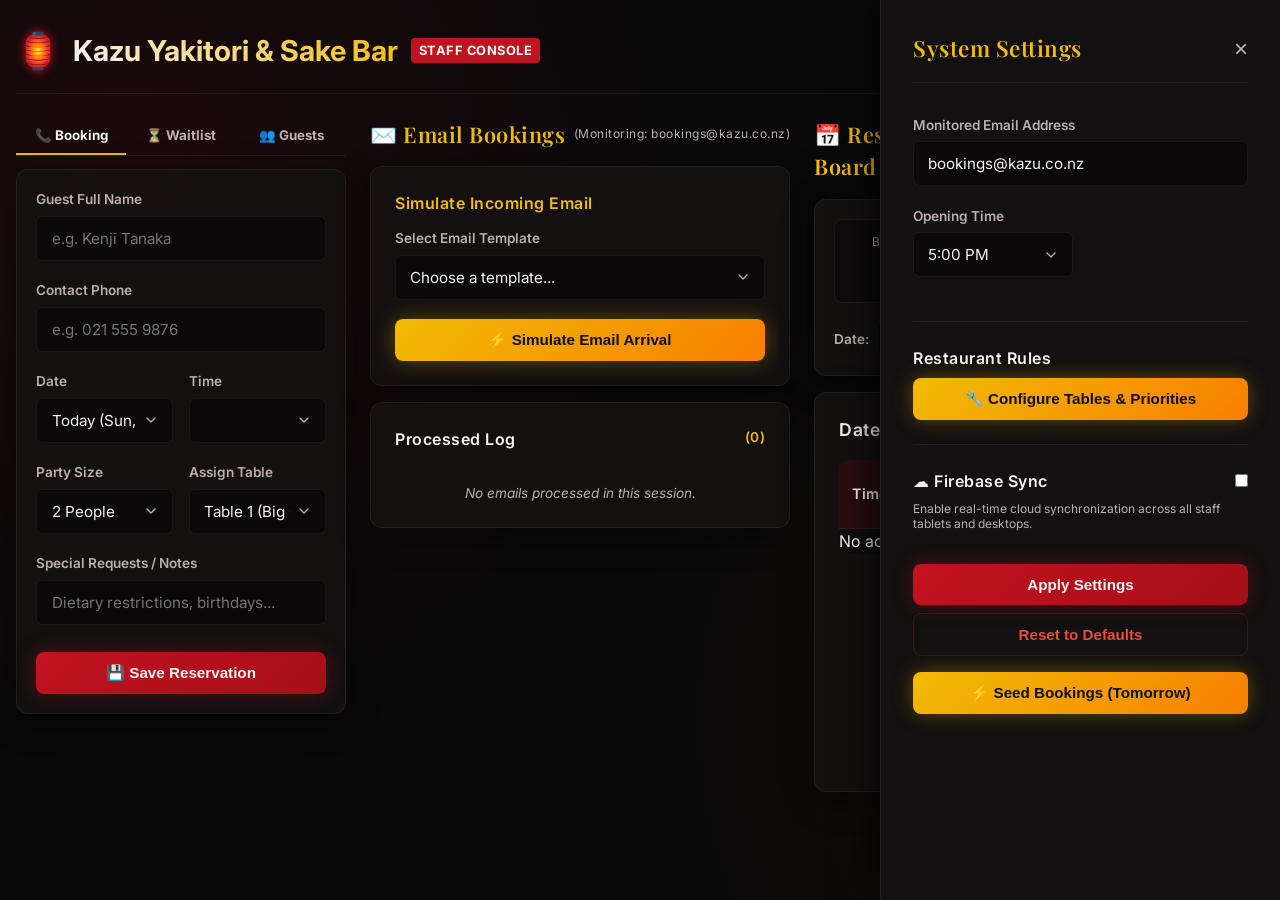
==== commit d5b032b1: "Implement Guest Directory & VIP Tagging system with autocomplete, badges, modal editor, and printed " ====
--- a/index.html
+++ b/index.html
@@ -23,11 +23,12 @@
     <main>
       <div class="dashboard-grid">
         
-        <!-- Left Column: Manual Booking Entry / Waitlist -->
+        <!-- Left Column: Manual Booking Entry / Waitlist / Guests -->
         <section class="manual-booking-wrapper">
           <div class="tab-header" style="display: flex; margin-bottom: 0.8rem; border-bottom: 1px solid var(--border-glass);">
             <button id="btn-tab-booking" class="tab-btn active" style="flex: 1; padding: 0.6rem; background: none; border: none; border-bottom: 2px solid var(--color-accent); color: var(--color-text-light); font-weight: bold; cursor: pointer; transition: 0.2s;">📞 Booking</button>
             <button id="btn-tab-waitlist" class="tab-btn" style="flex: 1; padding: 0.6rem; background: none; border: none; border-bottom: 2px solid transparent; color: var(--color-text-muted); font-weight: bold; cursor: pointer; transition: 0.2s;">⏳ Waitlist</button>
+            <button id="btn-tab-guests" class="tab-btn" style="flex: 1; padding: 0.6rem; background: none; border: none; border-bottom: 2px solid transparent; color: var(--color-text-muted); font-weight: bold; cursor: pointer; transition: 0.2s;">👥 Guests</button>
           </div>
 
           <div class="glass-panel column-card" style="padding: 1.2rem;">
@@ -42,6 +43,7 @@
                 <div class="form-group">
                   <label for="manual-phone">Contact Phone</label>
                   <input type="tel" id="manual-phone" class="input-control" placeholder="e.g. 021 555 9876" required>
+                  <div id="phone-match-alert" style="display: none; margin-top: 0.4rem; font-size: 0.8rem; padding: 0.45rem; border-radius: 4px;"></div>
                 </div>
 
                 <div class="form-group-row">
@@ -145,6 +147,22 @@
                 <!-- Filled dynamically -->
               </div>
             </div>
+
+            <!-- GUEST DIRECTORY CONTENT -->
+            <div id="guests-tab-content" style="display: none;">
+              <div class="form-group" style="margin-bottom: 1rem;">
+                <label for="guest-search-input">Search Guests</label>
+                <input type="text" id="guest-search-input" class="input-control" placeholder="Search by name or phone...">
+              </div>
+              <button class="btn btn-accent btn-block" id="btn-add-new-guest" style="margin-bottom: 1rem; background: var(--color-accent); color: var(--color-text-dark); font-weight: bold; box-shadow: var(--shadow-accent-glow);">
+                ➕ Add New Guest Profile
+              </button>
+              <h3 style="font-size: 0.95rem; color: var(--color-text-light); margin-bottom: 0.8rem; font-family: var(--font-sans);">All Guests</h3>
+              <div id="guest-list-container" style="max-height: 380px; overflow-y: auto; display: flex; flex-direction: column; gap: 0.6rem;">
+                <!-- Populated dynamically -->
+              </div>
+            </div>
+
           </div>
         </section>
 
@@ -450,6 +468,10 @@
                   <span>Available (Free)</span>
                 </div>
                 <div class="legend-item" style="display: flex; align-items: center; gap: 0.5rem;">
+                  <div class="legend-color" style="width: 14px; height: 14px; border-radius: 4px; background: rgba(52, 152, 219, 0.15); border: 1px solid #3498db; border-style: dashed;"></div>
+                  <span>Partially Occupied (Sharing)</span>
+                </div>
+                <div class="legend-item" style="display: flex; align-items: center; gap: 0.5rem;">
                   <div class="legend-color" style="width: 14px; height: 14px; border-radius: 4px; background: rgba(242, 187, 5, 0.15); border: 1px solid #f2bb05;"></div>
                   <span>Reserved Soon (Within 1h 45m)</span>
                 </div>
@@ -689,6 +711,72 @@
       </div>
     </div>
 
+    <!-- Guest Profile Detail Modal -->
+    <div class="modal-backdrop" id="guest-profile-modal-backdrop">
+      <div class="modal-box">
+        <div class="modal-header" style="display: flex; justify-content: space-between; align-items: center; border-bottom: 1px solid var(--border-glass); padding-bottom: 0.8rem; margin-bottom: 1.2rem;">
+          <h2 style="font-size: 1.25rem; color: var(--color-accent); margin: 0;" id="guest-modal-title">👥 Guest Profile</h2>
+          <button id="btn-close-guest-modal" style="background: none; border: none; font-size: 1.8rem; color: var(--color-text-muted); cursor: pointer;">×</button>
+        </div>
+        <div class="modal-body">
+          <form id="guest-profile-form">
+            <input type="hidden" id="guest-profile-original-phone">
+            
+            <div class="form-group">
+              <label for="guest-profile-name">Guest Full Name</label>
+              <input type="text" id="guest-profile-name" class="input-control" required>
+            </div>
+            
+            <div class="form-group">
+              <label for="guest-profile-phone">Contact Phone</label>
+              <input type="tel" id="guest-profile-phone" class="input-control" required>
+            </div>
+            
+            <div class="form-group">
+              <label for="guest-profile-email">Email Address</label>
+              <input type="email" id="guest-profile-email" class="input-control" placeholder="e.g. guest@example.com">
+            </div>
+            
+            <div class="form-group-row" style="margin-bottom: 1rem; display: flex; gap: 1rem;">
+              <div style="flex: 1; display: flex; align-items: center; gap: 0.5rem;">
+                <input type="checkbox" id="guest-profile-vip" style="width: 18px; height: 18px; cursor: pointer;">
+                <label for="guest-profile-vip" style="margin: 0; cursor: pointer; color: #ffd700; font-weight: bold;">★ VIP Status</label>
+              </div>
+              <div style="flex: 1; display: flex; align-items: center; gap: 0.5rem;">
+                <input type="checkbox" id="guest-profile-regular" style="width: 18px; height: 18px; cursor: pointer;">
+                <label for="guest-profile-regular" style="margin: 0; cursor: pointer; color: #2ecc71; font-weight: bold;">♦ Regular Status</label>
+              </div>
+            </div>
+            
+            <div class="form-group">
+              <label for="guest-profile-allergies">Allergies & Dietary Restrictions</label>
+              <input type="text" id="guest-profile-allergies" class="input-control" placeholder="e.g. Peanuts, Gluten, Vegetarian">
+            </div>
+            
+            <div class="form-group">
+              <label for="guest-profile-preferences">Seating & Dining Preferences</label>
+              <input type="text" id="guest-profile-preferences" class="input-control" placeholder="e.g. Prefers Sake Bar stools, quiet corner">
+            </div>
+            
+            <div class="form-group" style="margin-bottom: 1.5rem;">
+              <label style="margin-bottom: 0.4rem; display: block;">Booking History</label>
+              <div id="guest-booking-history" style="max-height: 120px; overflow-y: auto; background: rgba(0,0,0,0.2); padding: 0.6rem; border-radius: 6px; border: 1px solid var(--border-glass); font-size: 0.8rem; line-height: 1.3rem;">
+                <!-- List of bookings populated dynamically -->
+              </div>
+            </div>
+            
+            <div class="modal-footer" style="display: flex; justify-content: space-between; align-items: center; border-top: 1px solid var(--border-glass); padding-top: 1rem;">
+              <button type="button" class="btn" id="btn-delete-guest-profile" style="background: rgba(231, 76, 60, 0.15); color: #e74c3c; border: 1px solid rgba(231, 76, 60, 0.2); padding: 0.5rem 1rem;">Delete Profile</button>
+              <div style="display: flex; gap: 0.8rem;">
+                <button type="button" class="btn btn-secondary" id="btn-cancel-guest-modal" style="padding: 0.5rem 1rem;">Cancel</button>
+                <button type="submit" class="btn btn-primary" style="background: var(--color-accent); color: var(--color-text-dark); box-shadow: var(--shadow-accent-glow); padding: 0.5rem 1rem; font-weight: bold;">Save Profile</button>
+              </div>
+            </div>
+          </form>
+        </div>
+      </div>
+    </div>
+
   </div>
 
   <script src="app.js"></script>
--- a/index.css
+++ b/index.css
@@ -587,6 +587,7 @@
   .modal-backdrop,
   .action-btn-group,
   th:last-child, /* Actions column header */
+  th:last-child, /* Actions column header */
   td:last-child,  /* Actions column cells */
   button,
   .btn,
@@ -599,10 +600,9 @@
   #stats-and-date-card,
   #floorplan-view-content,
   .bookings-table tr.status-cancelled,
-  .bookings-table th:nth-child(4),
-  .bookings-table td:nth-child(4),
   .bookings-table th:nth-child(5),
   .bookings-table td:nth-child(5),
+  .bookings-table td:nth-child(4) .desktop-only-duration,
   .bookings-table td:nth-child(2) div:not(:first-child) {
     display: none !important;
   }
@@ -624,6 +624,13 @@
   }
   .bookings-table th:nth-child(3)::after {
     content: "People" !important;
+    font-size: 12pt !important;
+  }
+  .bookings-table th:nth-child(4) {
+    font-size: 0 !important;
+  }
+  .bookings-table th:nth-child(4)::after {
+    content: "Table" !important;
     font-size: 12pt !important;
   }
   
@@ -785,6 +792,22 @@
 .table-node.upcoming:hover path {
   fill: rgba(242, 187, 5, 0.35) !important;
   filter: drop-shadow(0px 0px 8px var(--color-accent));
+}
+
+.table-node.partially-occupied rect, 
+.table-node.partially-occupied circle, 
+.table-node.partially-occupied path {
+  fill: rgba(52, 152, 219, 0.15) !important;
+  stroke: #3498db !important;
+  stroke-width: 1.5;
+  stroke-dasharray: 4,4;
+}
+
+.table-node.partially-occupied:hover rect, 
+.table-node.partially-occupied:hover circle, 
+.table-node.partially-occupied:hover path {
+  fill: rgba(52, 152, 219, 0.35) !important;
+  filter: drop-shadow(0px 0px 8px #3498db);
 }
 
 .table-node.inspected rect, 
@@ -956,3 +979,110 @@
   border-color: var(--color-accent);
   outline: none;
 }
+
+/* Guest Directory Styles */
+.badge-vip {
+  display: inline-block;
+  background: rgba(212, 175, 55, 0.15);
+  color: #ffd700;
+  border: 1px solid rgba(212, 175, 55, 0.3);
+  font-size: 0.72rem;
+  font-weight: 700;
+  padding: 0.1rem 0.35rem;
+  border-radius: 4px;
+  text-transform: uppercase;
+  letter-spacing: 0.5px;
+}
+
+.badge-regular {
+  display: inline-block;
+  background: rgba(46, 204, 113, 0.15);
+  color: #2ecc71;
+  border: 1px solid rgba(46, 204, 113, 0.3);
+  font-size: 0.72rem;
+  font-weight: 700;
+  padding: 0.1rem 0.35rem;
+  border-radius: 4px;
+  text-transform: uppercase;
+  letter-spacing: 0.5px;
+}
+
+.badge-allergy {
+  display: inline-block;
+  background: rgba(231, 76, 60, 0.15);
+  color: #e74c3c;
+  border: 1px solid rgba(231, 76, 60, 0.3);
+  font-size: 0.72rem;
+  font-weight: 700;
+  padding: 0.1rem 0.35rem;
+  border-radius: 4px;
+  text-transform: uppercase;
+}
+
+.guest-card {
+  background: rgba(255, 255, 255, 0.03);
+  border: 1px solid var(--border-glass);
+  border-radius: 8px;
+  padding: 0.8rem;
+  cursor: pointer;
+  transition: all 0.2s ease;
+  position: relative;
+}
+
+.guest-card:hover {
+  background: rgba(255, 255, 255, 0.07);
+  border-color: var(--color-accent);
+  box-shadow: 0 4px 12px rgba(0, 0, 0, 0.25);
+  transform: translateY(-2px);
+}
+
+.guest-card-header {
+  display: flex;
+  justify-content: space-between;
+  align-items: flex-start;
+  margin-bottom: 0.4rem;
+}
+
+.guest-card-name {
+  font-weight: 600;
+  color: var(--color-text-light);
+  font-size: 0.95rem;
+}
+
+.guest-card-phone {
+  font-size: 0.8rem;
+  color: var(--color-text-muted);
+}
+
+.guest-card-meta {
+  font-size: 0.78rem;
+  color: var(--color-text-muted);
+  margin-top: 0.3rem;
+  line-height: 1.1rem;
+}
+
+.guest-card-badges {
+  display: flex;
+  flex-wrap: wrap;
+  gap: 0.3rem;
+  margin-top: 0.5rem;
+}
+
+#phone-match-alert.match-vip {
+  background: rgba(212, 175, 55, 0.12);
+  color: #ffd700;
+  border: 1px solid rgba(212, 175, 55, 0.25);
+}
+
+#phone-match-alert.match-regular {
+  background: rgba(46, 204, 113, 0.12);
+  color: #2ecc71;
+  border: 1px solid rgba(46, 204, 113, 0.25);
+}
+
+#phone-match-alert.match-standard {
+  background: rgba(255, 255, 255, 0.05);
+  color: var(--color-text-light);
+  border: 1px solid var(--border-glass);
+}
+
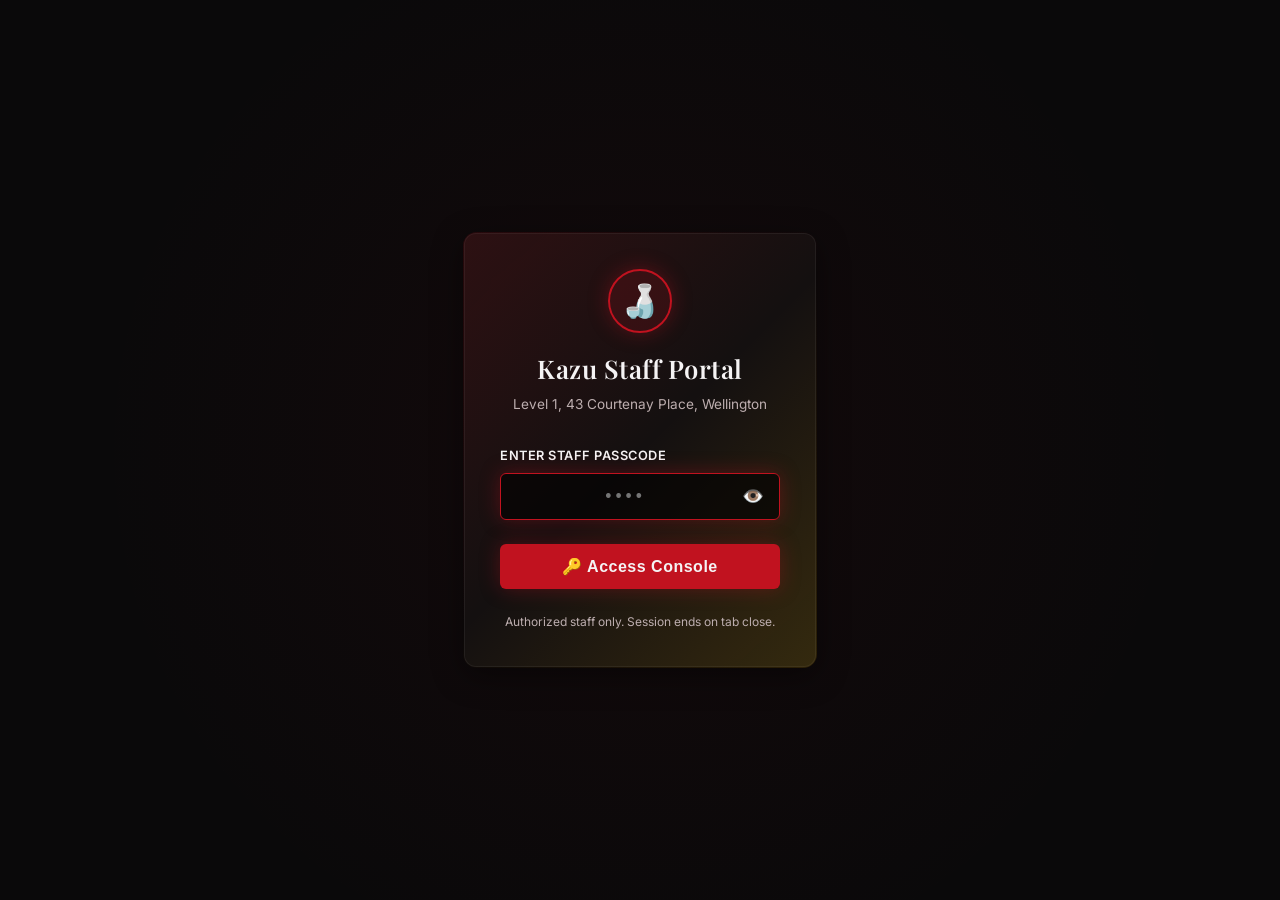
==== commit e5585d06: "Implement Staff Login Gate page and session router protection" ====
--- a/index.html
+++ b/index.html
@@ -5,6 +5,11 @@
   <meta name="viewport" content="width=device-width, initial-scale=1.0">
   <title>Staff Console | Kazu Yakitori & Sake Bar</title>
   <link rel="stylesheet" href="index.css">
+  <script>
+    if (sessionStorage.getItem("kazu_logged_in") !== "true") {
+      window.location.replace("login.html");
+    }
+  </script>
 </head>
 <body>
   <div class="app-container">
@@ -560,6 +565,9 @@
           <button type="button" class="btn btn-accent btn-block" id="btn-seed-data" style="margin-top: 1rem;">
             ⚡ Seed Bookings (Tomorrow)
           </button>
+          <button type="button" class="btn btn-block" id="btn-logout" style="margin-top: 1.5rem; background: rgba(231, 76, 60, 0.15); color: #e74c3c; border: 1px solid rgba(231, 76, 60, 0.3);">
+            🚪 Logout Staff Session
+          </button>
         </div>
       </form>
     </div>
@@ -737,15 +745,9 @@
               <input type="email" id="guest-profile-email" class="input-control" placeholder="e.g. guest@example.com">
             </div>
             
-            <div class="form-group-row" style="margin-bottom: 1rem; display: flex; gap: 1rem;">
-              <div style="flex: 1; display: flex; align-items: center; gap: 0.5rem;">
-                <input type="checkbox" id="guest-profile-vip" style="width: 18px; height: 18px; cursor: pointer;">
-                <label for="guest-profile-vip" style="margin: 0; cursor: pointer; color: #ffd700; font-weight: bold;">★ VIP Status</label>
-              </div>
-              <div style="flex: 1; display: flex; align-items: center; gap: 0.5rem;">
-                <input type="checkbox" id="guest-profile-regular" style="width: 18px; height: 18px; cursor: pointer;">
-                <label for="guest-profile-regular" style="margin: 0; cursor: pointer; color: #2ecc71; font-weight: bold;">♦ Regular Status</label>
-              </div>
+            <div class="form-group" style="margin-bottom: 1rem; display: flex; align-items: center; gap: 0.5rem;">
+              <input type="checkbox" id="guest-profile-regular" style="width: 18px; height: 18px; cursor: pointer;">
+              <label for="guest-profile-regular" style="margin: 0; cursor: pointer; color: #2ecc71; font-weight: bold;">♦ Regular Status</label>
             </div>
             
             <div class="form-group">
--- a/index.css
+++ b/index.css
@@ -981,18 +981,6 @@
 }
 
 /* Guest Directory Styles */
-.badge-vip {
-  display: inline-block;
-  background: rgba(212, 175, 55, 0.15);
-  color: #ffd700;
-  border: 1px solid rgba(212, 175, 55, 0.3);
-  font-size: 0.72rem;
-  font-weight: 700;
-  padding: 0.1rem 0.35rem;
-  border-radius: 4px;
-  text-transform: uppercase;
-  letter-spacing: 0.5px;
-}
 
 .badge-regular {
   display: inline-block;
@@ -1068,11 +1056,7 @@
   margin-top: 0.5rem;
 }
 
-#phone-match-alert.match-vip {
-  background: rgba(212, 175, 55, 0.12);
-  color: #ffd700;
-  border: 1px solid rgba(212, 175, 55, 0.25);
-}
+
 
 #phone-match-alert.match-regular {
   background: rgba(46, 204, 113, 0.12);
